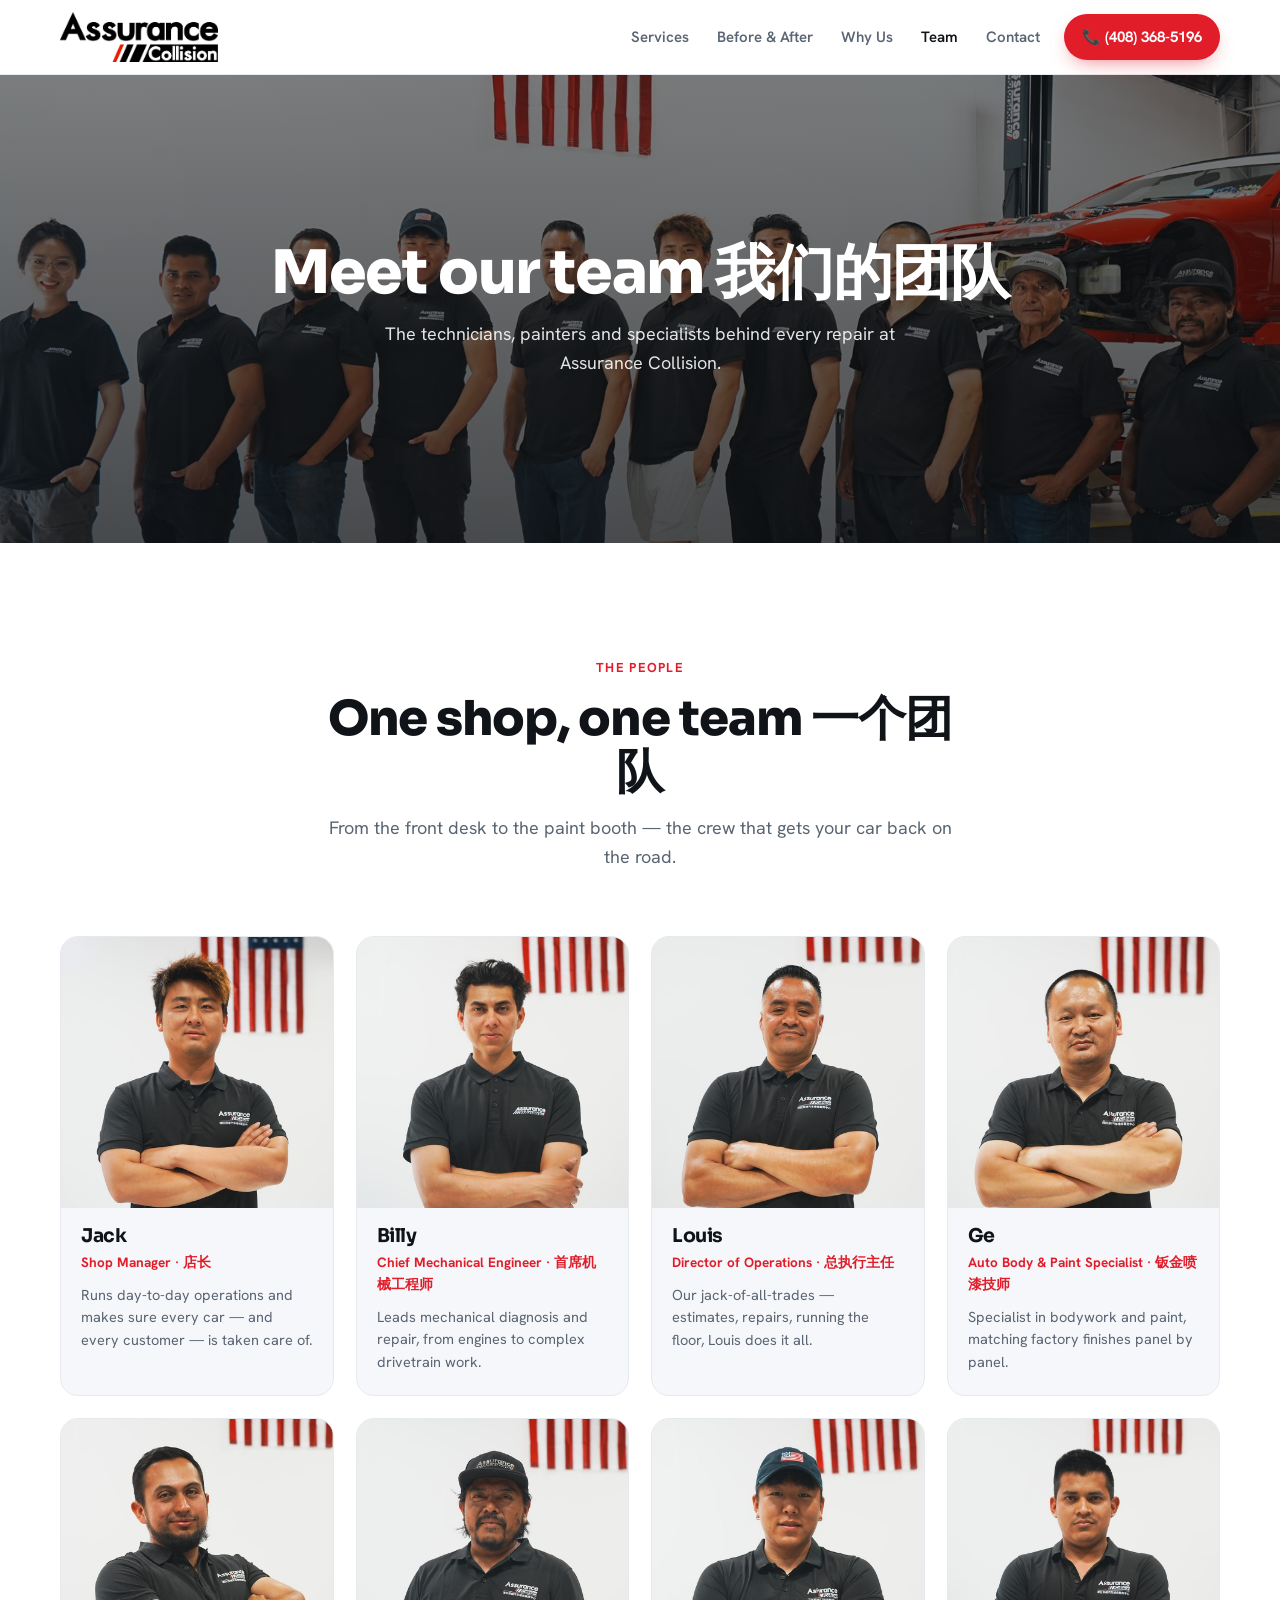
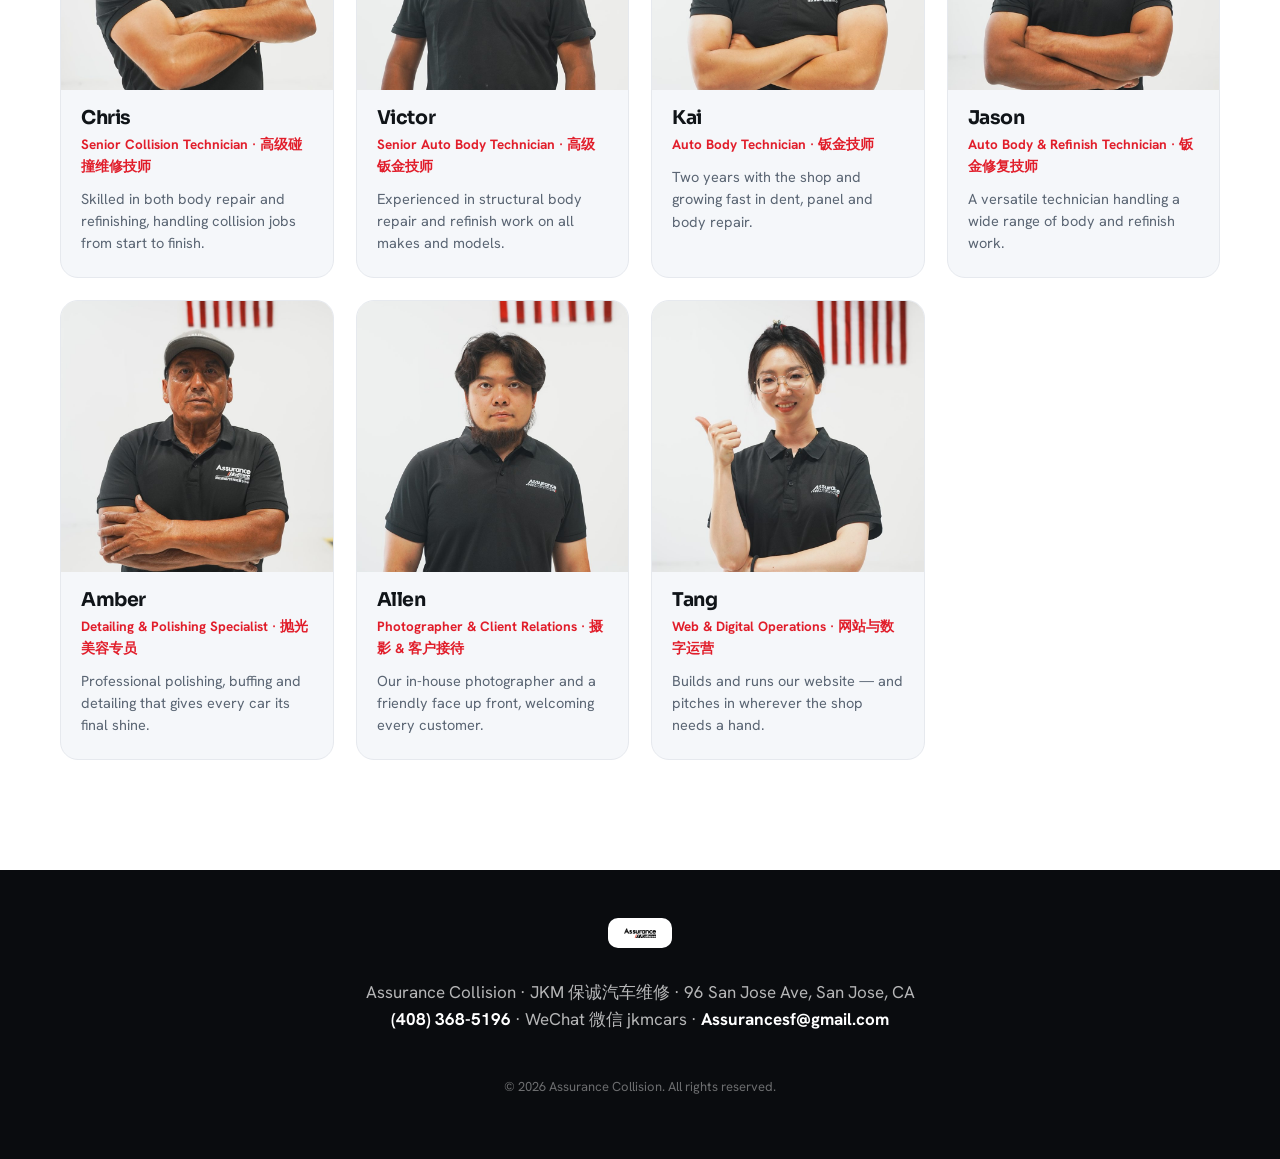
==== team.html @ 862d3d68 "Add team page (team.html): group banner + 11 member profiles; nav link; compressed team photos Co-Au" ====
<!DOCTYPE html>
<html lang="en">
<head>
<meta charset="UTF-8" />
<meta name="viewport" content="width=device-width, initial-scale=1.0" />
<title>Our Team · Assurance Collision 保诚汽车维修</title>
<meta name="description" content="Meet the Assurance Collision (JKM 保诚汽车维修) team — the technicians, painters and specialists who restore your vehicle in San Jose, CA." />
<link rel="preconnect" href="https://fonts.googleapis.com" />
<link rel="preconnect" href="https://fonts.gstatic.com" crossorigin />
<link href="https://fonts.googleapis.com/css2?family=Sora:wght@500;600;700;800&family=Hanken+Grotesk:wght@400;500;600;700&display=swap" rel="stylesheet" />
<link rel="stylesheet" href="styles.css" />
</head>
<body>

<nav id="nav">
  <div class="wrap nav-in">
    <a href="index.html" class="brand"><img class="logo-img" src="images/logo.png" alt="Assurance Collision" /></a>
    <div class="nav-links">
      <a href="index.html#services">Services</a>
      <a href="index.html#work">Before &amp; After</a>
      <a href="index.html#why">Why Us</a>
      <a href="team.html" class="active">Team</a>
      <a href="index.html#contact">Contact</a>
    </div>
    <a class="nav-cta" href="tel:+14083685196">📞 (408) 368-5196</a>
  </div>
</nav>

<header class="page-banner">
  <img src="images/team/team-group.jpg" alt="The Assurance Collision team at our San Jose shop" />
  <div class="ov"></div>
  <div class="wrap inner">
    <h1>Meet our team 我们的团队</h1>
    <p>The technicians, painters and specialists behind every repair at Assurance Collision.</p>
  </div>
</header>

<section id="team">
  <div class="wrap">
    <div class="sec-head">
      <div class="tag">The people</div>
      <h2 class="sec-title">One shop, one team 一个团队</h2>
      <p class="sec-note">From the front desk to the paint booth — the crew that gets your car back on the road.</p>
    </div>

    <div class="team-grid">
      <div class="member">
        <img src="images/team/jack.jpg" alt="Jack — Shop Manager" />
        <div class="m-body"><h3>Jack</h3><div class="role">Shop Manager · 店长</div><p>Runs day-to-day operations and makes sure every car — and every customer — is taken care of.</p></div>
      </div>
      <div class="member">
        <img src="images/team/billy.jpg" alt="Billy — Chief Mechanical Engineer" />
        <div class="m-body"><h3>Billy</h3><div class="role">Chief Mechanical Engineer · 首席机械工程师</div><p>Leads mechanical diagnosis and repair, from engines to complex drivetrain work.</p></div>
      </div>
      <div class="member">
        <img src="images/team/louis.jpg" alt="Louis — Director of Operations" />
        <div class="m-body"><h3>Louis</h3><div class="role">Director of Operations · 总执行主任</div><p>Our jack-of-all-trades — estimates, repairs, running the floor, Louis does it all.</p></div>
      </div>
      <div class="member">
        <img src="images/team/ge.jpg" alt="Ge — Auto Body &amp; Paint Specialist" />
        <div class="m-body"><h3>Ge</h3><div class="role">Auto Body &amp; Paint Specialist · 钣金喷漆技师</div><p>Specialist in bodywork and paint, matching factory finishes panel by panel.</p></div>
      </div>
      <div class="member">
        <img src="images/team/chris.jpg" alt="Chris — Senior Collision Technician" />
        <div class="m-body"><h3>Chris</h3><div class="role">Senior Collision Technician · 高级碰撞维修技师</div><p>Skilled in both body repair and refinishing, handling collision jobs from start to finish.</p></div>
      </div>
      <div class="member">
        <img src="images/team/victor.jpg" alt="Victor — Senior Auto Body Technician" />
        <div class="m-body"><h3>Victor</h3><div class="role">Senior Auto Body Technician · 高级钣金技师</div><p>Experienced in structural body repair and refinish work on all makes and models.</p></div>
      </div>
      <div class="member">
        <img src="images/team/kai.jpg" alt="Kai — Auto Body Technician" />
        <div class="m-body"><h3>Kai</h3><div class="role">Auto Body Technician · 钣金技师</div><p>Two years with the shop and growing fast in dent, panel and body repair.</p></div>
      </div>
      <div class="member">
        <img src="images/team/jason.jpg" alt="Jason — Auto Body &amp; Refinish Technician" />
        <div class="m-body"><h3>Jason</h3><div class="role">Auto Body &amp; Refinish Technician · 钣金修复技师</div><p>A versatile technician handling a wide range of body and refinish work.</p></div>
      </div>
      <div class="member">
        <img src="images/team/amber.jpg" alt="Amber — Detailing &amp; Polishing Specialist" />
        <div class="m-body"><h3>Amber</h3><div class="role">Detailing &amp; Polishing Specialist · 抛光美容专员</div><p>Professional polishing, buffing and detailing that gives every car its final shine.</p></div>
      </div>
      <div class="member">
        <img src="images/team/allen.jpg" alt="Allen — Photographer &amp; Client Relations" />
        <div class="m-body"><h3>Allen</h3><div class="role">Photographer &amp; Client Relations · 摄影 &amp; 客户接待</div><p>Our in-house photographer and a friendly face up front, welcoming every customer.</p></div>
      </div>
      <div class="member">
        <img src="images/team/tang.jpg" alt="Tang — Web &amp; Digital Operations" />
        <div class="m-body"><h3>Tang</h3><div class="role">Web &amp; Digital Operations · 网站与数字运营</div><p>Builds and runs our website — and pitches in wherever the shop needs a hand.</p></div>
      </div>
    </div>
  </div>
</section>

<footer>
  <div class="wrap foot-in">
    <img class="logo-img foot-logo" src="images/logo.png" alt="Assurance Collision" />
    <p>Assurance Collision · JKM 保诚汽车维修 · 96 San Jose Ave, San Jose, CA<br /><a href="tel:+14083685196">(408) 368-5196</a> · WeChat 微信 jkmcars · <a href="mailto:Assurancesf@gmail.com">Assurancesf@gmail.com</a></p>
    <p class="copy">© 2026 Assurance Collision. All rights reserved.</p>
  </div>
</footer>

<script>
// 滚动渐入（同首页）：团队卡片滚到视口时淡入上滑，来回滚都会重演
(function(){
  var els = document.querySelectorAll('.sec-head, .member');
  if (!els.length) return;
  if (!('IntersectionObserver' in window)) { els.forEach(function(el){ el.classList.add('in'); }); return; }
  els.forEach(function(el){ el.classList.add('reveal'); });
  document.querySelectorAll('.team-grid').forEach(function(container){
    Array.prototype.slice.call(container.children).forEach(function(child, idx){
      if (child.classList.contains('reveal')) child.style.transitionDelay = ((idx % 4) * 70) + 'ms';
    });
  });
  var io = new IntersectionObserver(function(entries){
    entries.forEach(function(e){
      if (e.isIntersecting){ e.target.classList.add('in'); }
      else { e.target.classList.remove('in'); }
    });
  }, { threshold: 0.12, rootMargin: '0px 0px -8% 0px' });
  els.forEach(function(el){ io.observe(el); });
})();
</script>

</body>
</html>
---- styles.css ----
:root{
  --ink:#101418;
  --muted:#5a6573;
  --line:#e6e9ee;
  --bg:#ffffff;
  --soft:#f5f7fa;
  --red:#e11d2a;
  --red-d:#b9121d;
  --shadow:0 24px 60px -28px rgba(16,20,24,.30);
  --radius:18px;
}

*{box-sizing:border-box}
html{scroll-behavior:smooth}
body{
  margin:0;color:var(--ink);background:var(--bg);
  font-family:"Hanken Grotesk",system-ui,-apple-system,Segoe UI,Roboto,"PingFang SC","Microsoft YaHei",sans-serif;
  font-size:17px;line-height:1.6;-webkit-font-smoothing:antialiased;
}
h1,h2,h3,h4{font-family:"Sora",system-ui,sans-serif;line-height:1.1;letter-spacing:-.02em;margin:0}
a{color:inherit;text-decoration:none}
img{max-width:100%}
.wrap{width:min(1160px,92vw);margin:0 auto}

/* ---------- NAV ---------- */
#nav{position:sticky;top:0;z-index:50;background:rgba(255,255,255,.86);backdrop-filter:blur(12px);border-bottom:1px solid var(--line)}
.nav-in{display:flex;align-items:center;gap:24px;height:74px}
.logo-img{height:50px;width:auto;display:block}
.nav-links{display:flex;gap:28px;margin-left:auto;font-weight:600;font-size:15px}
.nav-links a{color:var(--muted);transition:color .15s}
.nav-links a:hover{color:var(--ink)}
.nav-cta{background:var(--red);color:#fff;padding:11px 18px;border-radius:999px;font-weight:700;font-size:15px;white-space:nowrap;box-shadow:0 8px 20px -8px rgba(225,29,42,.6);transition:transform .15s,background .15s}
.nav-cta:hover{background:var(--red-d);transform:translateY(-1px)}
@media(max-width:780px){.nav-links{display:none}.nav-in{gap:12px}}

/* ---------- BUTTONS ---------- */
.btn{display:inline-flex;align-items:center;justify-content:center;gap:8px;padding:15px 26px;border-radius:999px;font-weight:700;font-size:16px;cursor:pointer;transition:transform .15s,background .15s,box-shadow .15s;border:2px solid transparent}
.btn.primary{background:var(--red);color:#fff;box-shadow:0 14px 30px -12px rgba(225,29,42,.65)}
.btn.primary:hover{background:var(--red-d);transform:translateY(-2px)}
.btn.ghost{background:transparent;border-color:rgba(255,255,255,.55);color:#fff}
.btn.ghost:hover{background:#fff;color:var(--ink);border-color:#fff}
.btn.white{background:#fff;color:var(--ink)}
.btn.white:hover{background:#eceff3;transform:translateY(-2px)}
.btn.full{width:100%;margin-top:8px}

/* ---------- HERO ---------- */
.hero-bg{position:relative;min-height:clamp(620px,92vh,860px);display:flex;align-items:center;overflow:hidden}
.hero-slides{position:absolute;inset:0;z-index:0}
.hero-slide{position:absolute;inset:0;background-size:cover;background-position:center 42%;opacity:0;transition:opacity 1.4s ease-in-out}
.hero-slide.is-active{opacity:1}
.hero-overlay{position:absolute;inset:0;z-index:1;background:
  linear-gradient(180deg,rgba(8,11,15,.55) 0%,rgba(8,11,15,.35) 40%,rgba(8,11,15,.78) 100%),
  radial-gradient(120% 80% at 20% 30%,rgba(8,11,15,.45),transparent 60%)}
.hero-inner{position:relative;z-index:2;max-width:760px;padding:60px 0;color:#fff}
.eyebrow{display:inline-flex;align-items:center;gap:9px;background:rgba(255,255,255,.13);border:1px solid rgba(255,255,255,.28);backdrop-filter:blur(6px);padding:8px 15px;border-radius:999px;font-size:12.5px;font-weight:700;letter-spacing:.08em;color:rgba(255,255,255,.92)}
.pulse{width:8px;height:8px;border-radius:50%;background:var(--red);box-shadow:0 0 0 0 rgba(225,29,42,.7);animation:pulse 2s infinite}
@keyframes pulse{0%{box-shadow:0 0 0 0 rgba(225,29,42,.7)}70%{box-shadow:0 0 0 10px rgba(225,29,42,0)}100%{box-shadow:0 0 0 0 rgba(225,29,42,0)}}
.hero-inner h1{font-size:clamp(30px,7.5vw,76px);font-weight:800;margin:22px 0 0;color:#fff;white-space:nowrap}
.hero-inner .grad{background:linear-gradient(90deg,#ff5a64,#ffe3e5 70%,#ffffff);-webkit-background-clip:text;background-clip:text;color:transparent}
.hero-inner .lead{font-size:clamp(17px,2vw,20px);color:rgba(255,255,255,.9);max-width:56ch;margin:22px 0 0}
.hero-cta{display:flex;gap:14px;margin-top:34px;flex-wrap:wrap}
.scroll-cue{display:inline-block;margin-top:42px;font-size:12px;font-weight:700;letter-spacing:.18em;color:rgba(255,255,255,.75)}
.scroll-cue::after{content:"";display:block;width:1px;height:34px;margin:10px auto 0;background:linear-gradient(rgba(255,255,255,.8),transparent);animation:cue 1.8s infinite}
@keyframes cue{0%{opacity:0;transform:translateY(-8px)}50%{opacity:1}100%{opacity:0;transform:translateY(8px)}}

/* ---------- TRUST STRIP ---------- */
.strip{background:var(--ink);color:#fff}
.strip-in{display:grid;grid-template-columns:repeat(4,1fr);gap:8px;padding:26px 0}
.stat{text-align:center;padding:6px 10px}
.stat b{display:block;font-family:"Sora";font-size:20px}
.stat span{font-size:13px;color:rgba(255,255,255,.6)}
@media(max-width:780px){.strip-in{grid-template-columns:repeat(2,1fr);gap:16px}}

/* ---------- SECTION SHELL ---------- */
section{padding:clamp(64px,9vw,110px) 0}
.sec-head{max-width:640px;margin:0 auto clamp(40px,6vw,64px);text-align:center}
.tag{display:inline-block;font-size:13px;font-weight:700;letter-spacing:.1em;text-transform:uppercase;color:var(--red);margin-bottom:14px}
.tag.light{color:#ff8a91}
.sec-title{font-size:clamp(30px,4.5vw,48px);font-weight:800}
.sec-title.light{color:#fff}
.sec-note{color:var(--muted);font-size:18px;margin-top:16px}
.sec-note.light{color:rgba(255,255,255,.72)}

/* ---------- SERVICES GRID ---------- */
.grid{display:grid;grid-template-columns:repeat(3,1fr);gap:20px}
.card{background:var(--soft);border:1px solid var(--line);border-radius:var(--radius);padding:30px 26px;transition:transform .18s,box-shadow .18s,border-color .18s}
.card:hover{transform:translateY(-4px);box-shadow:var(--shadow);border-color:#d6dbe2}
.card .ic{font-size:30px;line-height:1}
.card h4{font-size:19px;margin:16px 0 8px;font-weight:700}
.card p{margin:0;color:var(--muted);font-size:15.5px}
@media(max-width:880px){.grid{grid-template-columns:repeat(2,1fr)}}
@media(max-width:560px){.grid{grid-template-columns:1fr}}

/* ---------- BEFORE / AFTER ---------- */
.work{background:var(--soft)}
.ba{display:grid;grid-template-columns:1fr 1fr;gap:24px}
.ba-item{margin:0;position:relative;border-radius:var(--radius);overflow:hidden;box-shadow:var(--shadow);background:#000}
.ba-item img{display:block;width:100%;height:100%;object-fit:cover;aspect-ratio:3/4}
.ba-item figcaption{position:absolute;top:16px;left:16px}
.badge{display:inline-block;padding:7px 16px;border-radius:999px;font-weight:800;font-size:14px;color:#fff;box-shadow:0 8px 20px -8px rgba(0,0,0,.5)}
.badge.before{background:var(--red)}
.badge.after{background:#16a34a}
@media(max-width:680px){.ba{grid-template-columns:1fr}}

/* ---------- WHY ---------- */
.why-in{display:grid;grid-template-columns:1.1fr .9fr;gap:48px;align-items:center}
.why .sec-title{text-align:left}
.ticks{list-style:none;padding:0;margin:24px 0 32px;display:grid;gap:14px}
.ticks li{position:relative;padding-left:34px;font-weight:500}
.ticks li::before{content:"✓";position:absolute;left:0;top:-1px;width:22px;height:22px;border-radius:50%;background:var(--red);color:#fff;font-size:13px;font-weight:800;display:grid;place-items:center}
.why-card{background:linear-gradient(160deg,#16191d,#22262c);color:#fff;border-radius:24px;padding:40px 36px;box-shadow:var(--shadow);position:relative}
.qmark{font-family:"Sora";font-size:80px;line-height:.6;color:var(--red);height:40px}
.why-card p{font-size:20px;font-weight:500;margin:0 0 22px}
.why-card .who b{display:block}
.why-card .who span{color:rgba(255,255,255,.55);font-size:14px}
@media(max-width:820px){.why-in{grid-template-columns:1fr;gap:32px}}

/* ---------- CONTACT ---------- */
.contact{background:var(--ink)}
.contact-in{display:grid;grid-template-columns:1.1fr .9fr;gap:48px;align-items:center}
.contact .sec-head{margin:0}
.contact-card{background:#fff;border-radius:var(--radius);padding:14px 24px 24px;box-shadow:var(--shadow)}
.contact-row{display:flex;justify-content:space-between;align-items:center;gap:16px;padding:18px 0;border-bottom:1px solid var(--line)}
.contact-row span{color:var(--muted);font-size:14px}
.contact-row b{font-family:"Sora";font-size:18px;text-align:right;overflow-wrap:anywhere}
a.contact-row b{color:var(--red)}
@media(max-width:820px){.contact-in{grid-template-columns:1fr;gap:28px}}

/* ---------- FOOTER ---------- */
footer{background:#0a0c0f;color:rgba(255,255,255,.7);padding:48px 0;text-align:center}
.foot-in{display:grid;gap:14px;justify-items:center}
.foot-logo{height:30px;background:#fff;padding:10px 16px;border-radius:10px}
footer a{color:#fff;font-weight:700}
.copy{font-size:13px;color:rgba(255,255,255,.4)}

/* ---------- TEAM PAGE 团队页 ---------- */
.nav-links a.active{color:var(--ink)}
.page-banner{position:relative;min-height:clamp(340px,52vh,520px);display:flex;align-items:center;justify-content:center;overflow:hidden;text-align:center}
.page-banner img{position:absolute;inset:0;width:100%;height:100%;object-fit:cover;object-position:center 30%;z-index:0}
.page-banner .ov{position:absolute;inset:0;z-index:1;background:linear-gradient(rgba(8,11,15,.5),rgba(8,11,15,.72))}
.page-banner .inner{position:relative;z-index:2;color:#fff;padding:48px 0}
.page-banner h1{font-size:clamp(34px,5.5vw,60px);color:#fff;font-weight:800}
.page-banner p{color:rgba(255,255,255,.88);margin:14px auto 0;font-size:18px;max-width:52ch}

.team-grid{display:grid;grid-template-columns:repeat(4,1fr);gap:22px}
@media(max-width:980px){.team-grid{grid-template-columns:repeat(3,1fr)}}
@media(max-width:720px){.team-grid{grid-template-columns:repeat(2,1fr)}}
@media(max-width:440px){.team-grid{grid-template-columns:1fr}}
.member{background:var(--soft);border:1px solid var(--line);border-radius:var(--radius);overflow:hidden;transition:transform .18s,box-shadow .18s,border-color .18s}
.member:hover{transform:translateY(-4px);box-shadow:var(--shadow);border-color:#d6dbe2}
.member img{display:block;width:100%;aspect-ratio:1/1;object-fit:cover;object-position:center top}
.member .m-body{padding:18px 20px 22px}
.member h3{font-size:19px;font-weight:700}
.member .role{color:var(--red);font-weight:700;font-size:13.5px;margin:5px 0 10px}
.member p{margin:0;color:var(--muted);font-size:14.5px;line-height:1.55}

/* ---------- SCROLL REVEAL 滚动渐入 ---------- */
.reveal{opacity:0;transform:translateY(26px);transition:opacity .7s cubic-bezier(.22,.61,.36,1),transform .7s cubic-bezier(.22,.61,.36,1)}
.reveal.in{opacity:1;transform:none}

@media(prefers-reduced-motion:reduce){
  .pulse,.scroll-cue::after{animation:none}
  .hero-slide{transition:none}
  .reveal{opacity:1;transform:none;transition:none}
}
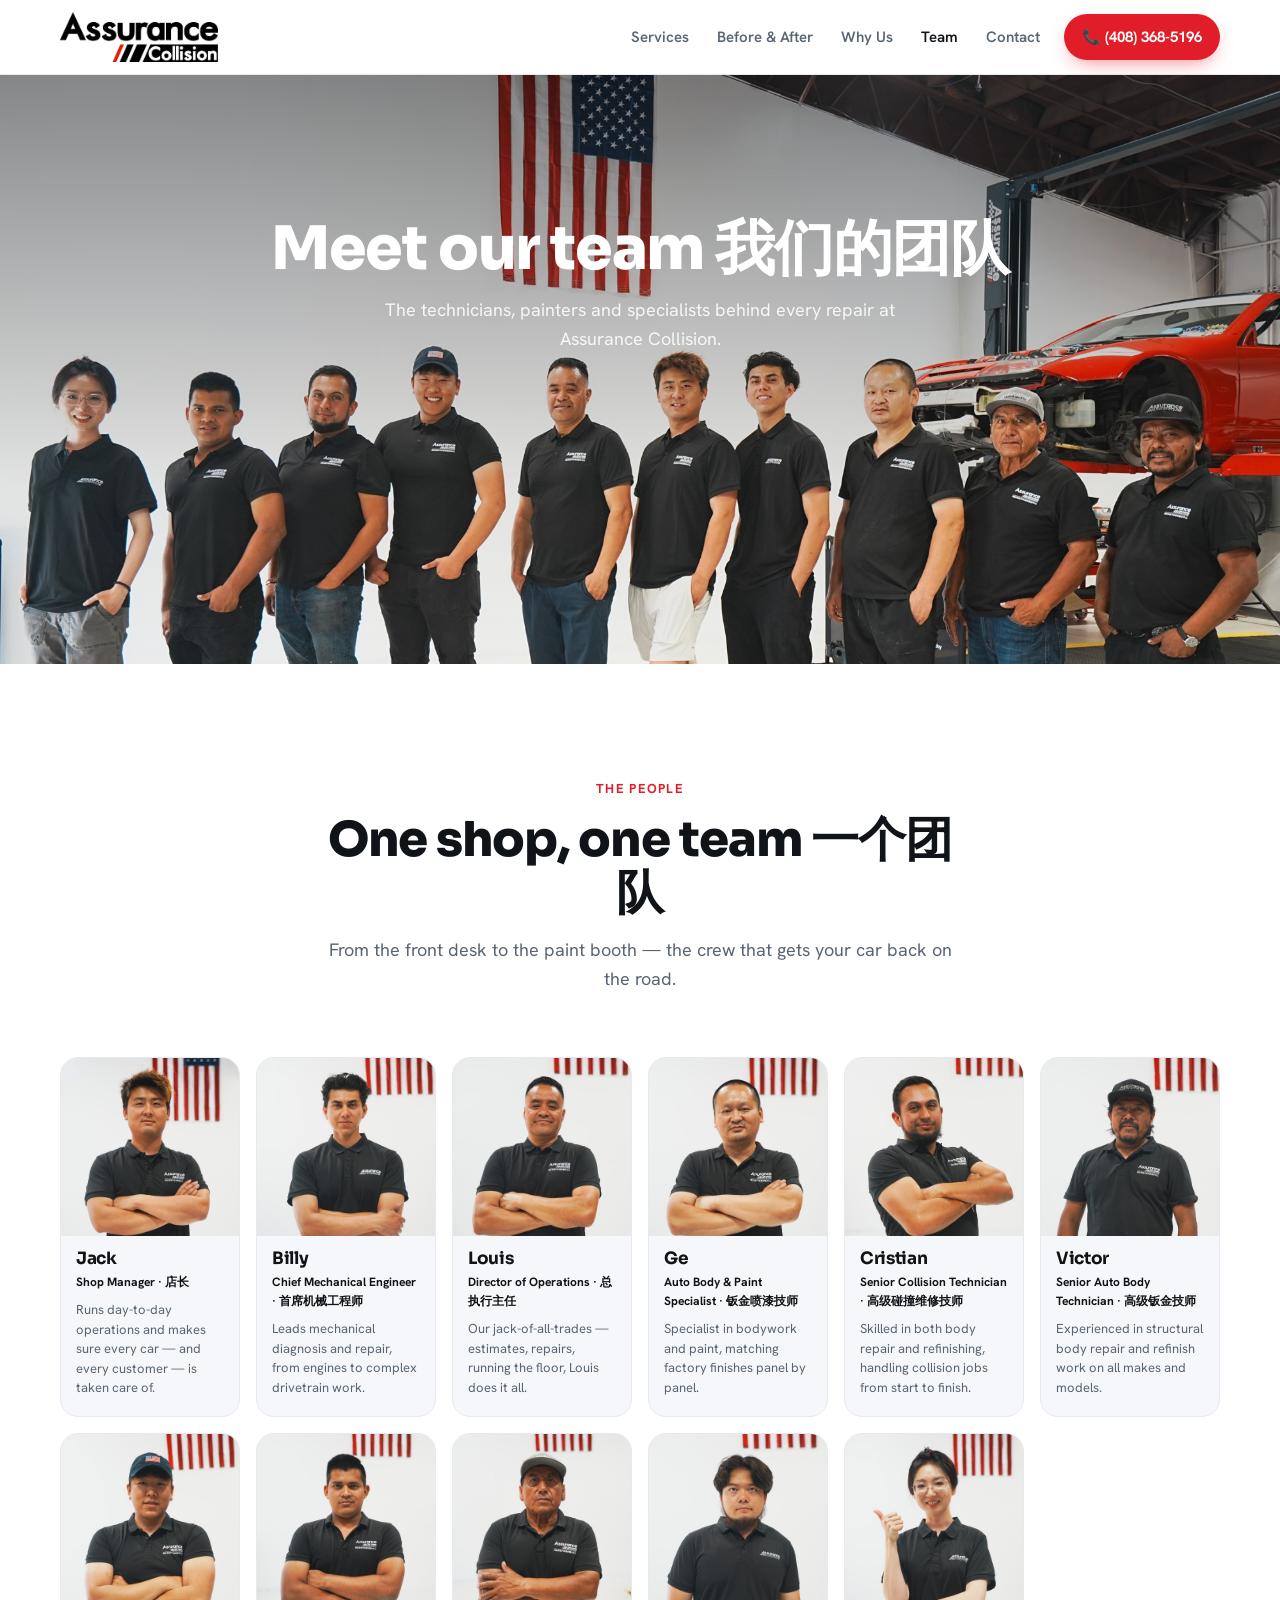
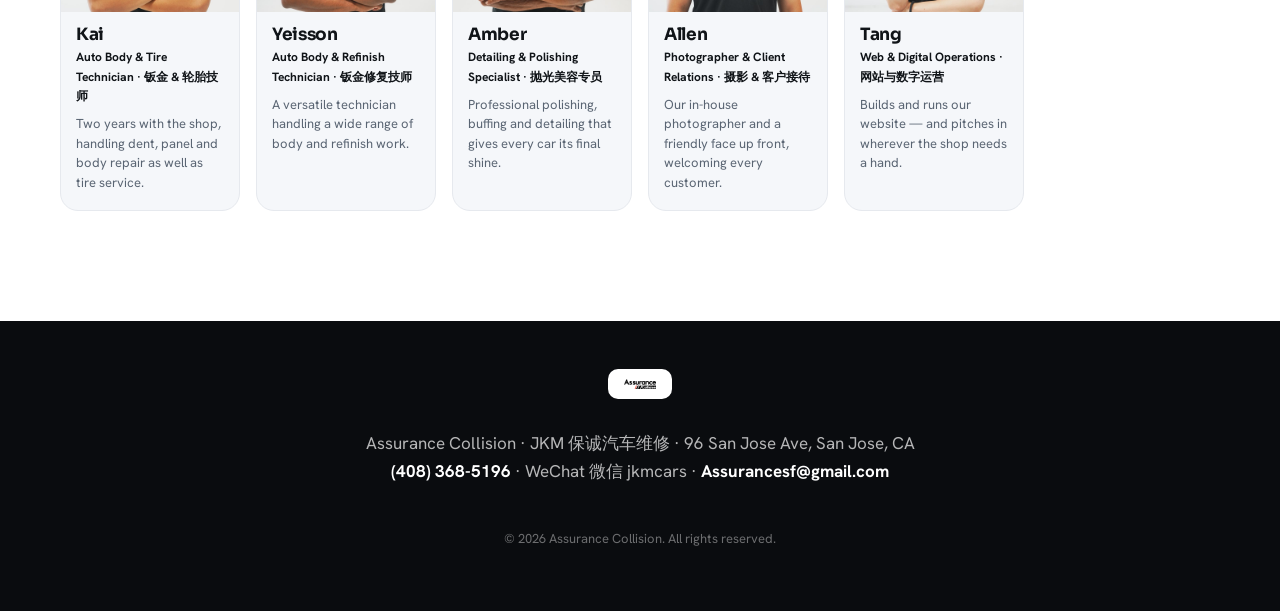
==== commit 1696c7b9: "Team: 6-per-row layout; rename Chris->Cristian, Jason->Yeisson; Kai adds tire service Co-Authored-By" ====
--- a/team.html
+++ b/team.html
@@ -61,20 +61,20 @@
         <div class="m-body"><h3>Ge</h3><div class="role">Auto Body &amp; Paint Specialist · 钣金喷漆技师</div><p>Specialist in bodywork and paint, matching factory finishes panel by panel.</p></div>
       </div>
       <div class="member">
-        <img src="images/team/chris.jpg" alt="Chris — Senior Collision Technician" />
-        <div class="m-body"><h3>Chris</h3><div class="role">Senior Collision Technician · 高级碰撞维修技师</div><p>Skilled in both body repair and refinishing, handling collision jobs from start to finish.</p></div>
+        <img src="images/team/chris.jpg" alt="Cristian — Senior Collision Technician" />
+        <div class="m-body"><h3>Cristian</h3><div class="role">Senior Collision Technician · 高级碰撞维修技师</div><p>Skilled in both body repair and refinishing, handling collision jobs from start to finish.</p></div>
       </div>
       <div class="member">
         <img src="images/team/victor.jpg" alt="Victor — Senior Auto Body Technician" />
         <div class="m-body"><h3>Victor</h3><div class="role">Senior Auto Body Technician · 高级钣金技师</div><p>Experienced in structural body repair and refinish work on all makes and models.</p></div>
       </div>
       <div class="member">
-        <img src="images/team/kai.jpg" alt="Kai — Auto Body Technician" />
-        <div class="m-body"><h3>Kai</h3><div class="role">Auto Body Technician · 钣金技师</div><p>Two years with the shop and growing fast in dent, panel and body repair.</p></div>
+        <img src="images/team/kai.jpg" alt="Kai — Auto Body &amp; Tire Technician" />
+        <div class="m-body"><h3>Kai</h3><div class="role">Auto Body &amp; Tire Technician · 钣金 &amp; 轮胎技师</div><p>Two years with the shop, handling dent, panel and body repair as well as tire service.</p></div>
       </div>
       <div class="member">
-        <img src="images/team/jason.jpg" alt="Jason — Auto Body &amp; Refinish Technician" />
-        <div class="m-body"><h3>Jason</h3><div class="role">Auto Body &amp; Refinish Technician · 钣金修复技师</div><p>A versatile technician handling a wide range of body and refinish work.</p></div>
+        <img src="images/team/jason.jpg" alt="Yeisson — Auto Body &amp; Refinish Technician" />
+        <div class="m-body"><h3>Yeisson</h3><div class="role">Auto Body &amp; Refinish Technician · 钣金修复技师</div><p>A versatile technician handling a wide range of body and refinish work.</p></div>
       </div>
       <div class="member">
         <img src="images/team/amber.jpg" alt="Amber — Detailing &amp; Polishing Specialist" />
@@ -109,7 +109,7 @@
   els.forEach(function(el){ el.classList.add('reveal'); });
   document.querySelectorAll('.team-grid').forEach(function(container){
     Array.prototype.slice.call(container.children).forEach(function(child, idx){
-      if (child.classList.contains('reveal')) child.style.transitionDelay = ((idx % 4) * 70) + 'ms';
+      if (child.classList.contains('reveal')) child.style.transitionDelay = ((idx % 6) * 60) + 'ms';
     });
   });
   var io = new IntersectionObserver(function(entries){
--- a/styles.css
+++ b/styles.css
@@ -135,24 +135,25 @@
 
 /* ---------- TEAM PAGE 团队页 ---------- */
 .nav-links a.active{color:var(--ink)}
-.page-banner{position:relative;min-height:clamp(340px,52vh,520px);display:flex;align-items:center;justify-content:center;overflow:hidden;text-align:center}
-.page-banner img{position:absolute;inset:0;width:100%;height:100%;object-fit:cover;object-position:center 30%;z-index:0}
-.page-banner .ov{position:absolute;inset:0;z-index:1;background:linear-gradient(rgba(8,11,15,.5),rgba(8,11,15,.72))}
-.page-banner .inner{position:relative;z-index:2;color:#fff;padding:48px 0}
+.page-banner{position:relative;overflow:hidden;text-align:center}
+.page-banner img{display:block;width:100%;height:auto;z-index:0}
+.page-banner .ov{position:absolute;inset:0;z-index:1;background:linear-gradient(rgba(8,11,15,.45) 0%,rgba(8,11,15,.22) 42%,rgba(8,11,15,.05) 70%,transparent 100%)}
+.page-banner .inner{position:absolute;top:24%;left:0;right:0;z-index:2;color:#fff}
+@media(max-width:640px){.page-banner .inner{top:15%}.page-banner p{font-size:15px}}
 .page-banner h1{font-size:clamp(34px,5.5vw,60px);color:#fff;font-weight:800}
 .page-banner p{color:rgba(255,255,255,.88);margin:14px auto 0;font-size:18px;max-width:52ch}
 
-.team-grid{display:grid;grid-template-columns:repeat(4,1fr);gap:22px}
-@media(max-width:980px){.team-grid{grid-template-columns:repeat(3,1fr)}}
-@media(max-width:720px){.team-grid{grid-template-columns:repeat(2,1fr)}}
-@media(max-width:440px){.team-grid{grid-template-columns:1fr}}
+.team-grid{display:grid;grid-template-columns:repeat(6,1fr);gap:16px}
+@media(max-width:1100px){.team-grid{grid-template-columns:repeat(4,1fr)}}
+@media(max-width:820px){.team-grid{grid-template-columns:repeat(3,1fr)}}
+@media(max-width:520px){.team-grid{grid-template-columns:repeat(2,1fr)}}
 .member{background:var(--soft);border:1px solid var(--line);border-radius:var(--radius);overflow:hidden;transition:transform .18s,box-shadow .18s,border-color .18s}
 .member:hover{transform:translateY(-4px);box-shadow:var(--shadow);border-color:#d6dbe2}
 .member img{display:block;width:100%;aspect-ratio:1/1;object-fit:cover;object-position:center top}
-.member .m-body{padding:18px 20px 22px}
-.member h3{font-size:19px;font-weight:700}
-.member .role{color:var(--red);font-weight:700;font-size:13.5px;margin:5px 0 10px}
-.member p{margin:0;color:var(--muted);font-size:14.5px;line-height:1.55}
+.member .m-body{padding:14px 15px 18px}
+.member h3{font-size:17px;font-weight:700}
+.member .role{color:var(--ink);font-weight:700;font-size:12px;margin:4px 0 8px}
+.member p{margin:0;color:var(--muted);font-size:13px;line-height:1.5}
 
 /* ---------- SCROLL REVEAL 滚动渐入 ---------- */
 .reveal{opacity:0;transform:translateY(26px);transition:opacity .7s cubic-bezier(.22,.61,.36,1),transform .7s cubic-bezier(.22,.61,.36,1)}
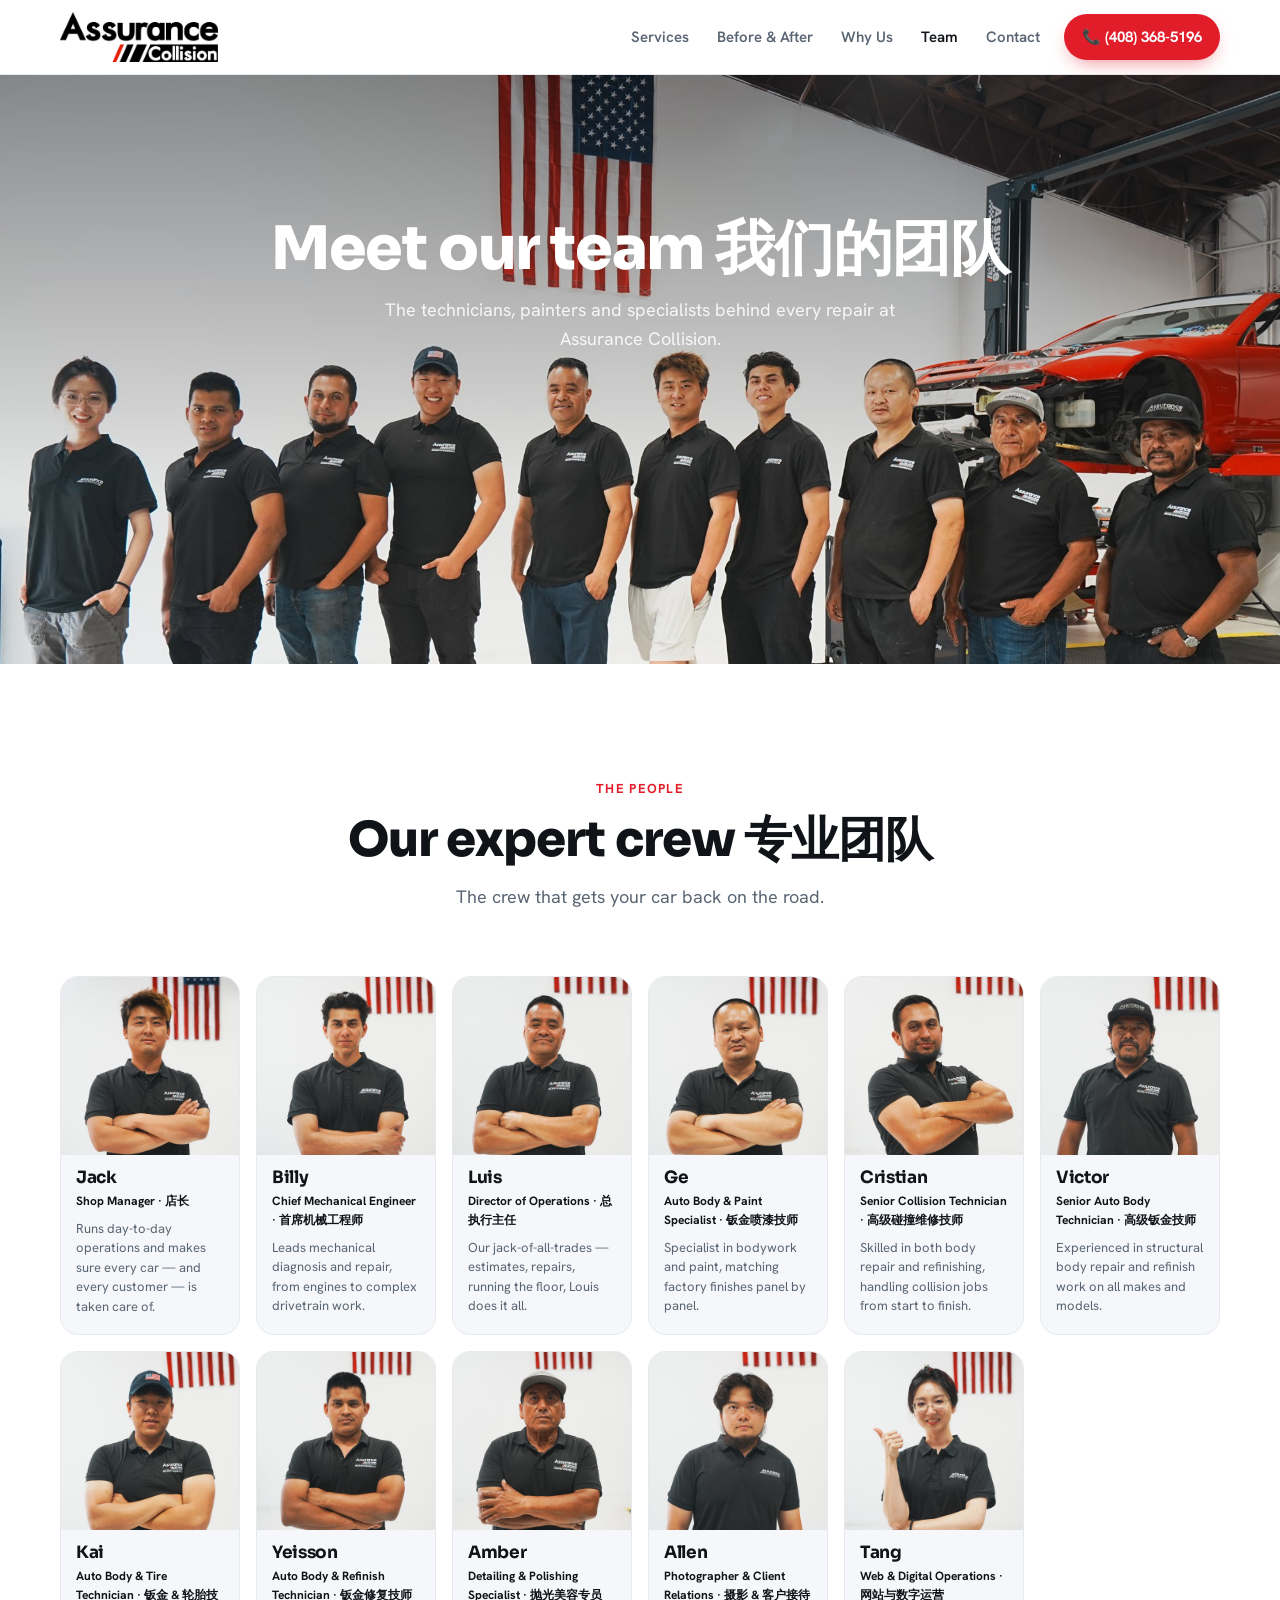
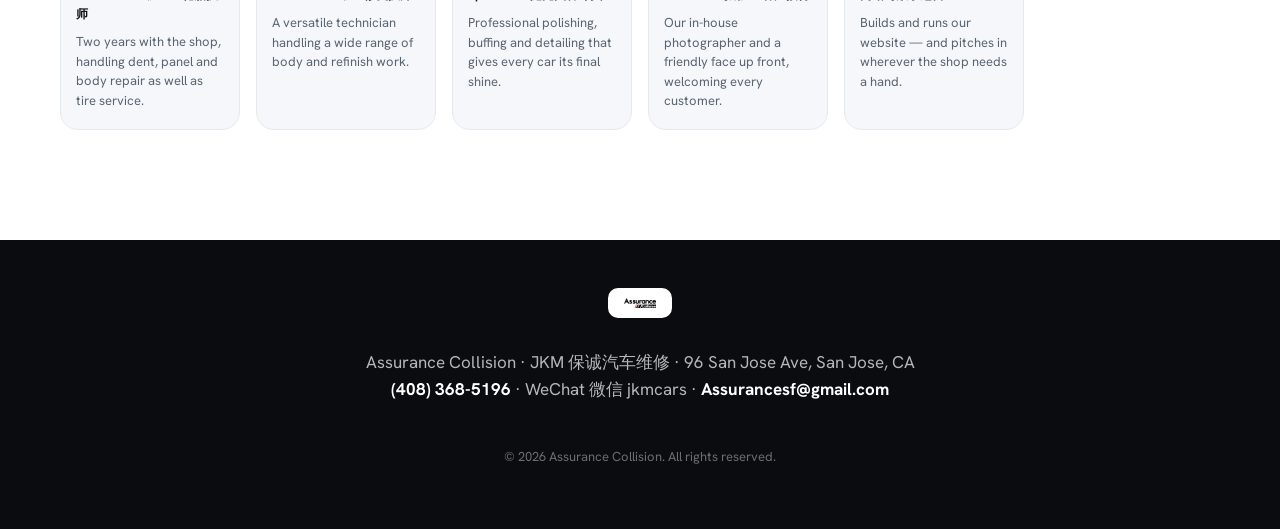
==== commit bb42dadf: "Rename Louis->Luis; new team section heading; mobile hamburger nav menu Co-Authored-By: Claude Opus " ====
--- a/team.html
+++ b/team.html
@@ -23,6 +23,7 @@
       <a href="index.html#contact">Contact</a>
     </div>
     <a class="nav-cta" href="tel:+14083685196">📞 (408) 368-5196</a>
+    <button class="nav-toggle" aria-label="Menu" aria-expanded="false">☰</button>
   </div>
 </nav>
 
@@ -39,8 +40,8 @@
   <div class="wrap">
     <div class="sec-head">
       <div class="tag">The people</div>
-      <h2 class="sec-title">One shop, one team 一个团队</h2>
-      <p class="sec-note">From the front desk to the paint booth — the crew that gets your car back on the road.</p>
+      <h2 class="sec-title">Our expert crew 专业团队</h2>
+      <p class="sec-note">The crew that gets your car back on the road.</p>
     </div>
 
     <div class="team-grid">
@@ -53,8 +54,8 @@
         <div class="m-body"><h3>Billy</h3><div class="role">Chief Mechanical Engineer · 首席机械工程师</div><p>Leads mechanical diagnosis and repair, from engines to complex drivetrain work.</p></div>
       </div>
       <div class="member">
-        <img src="images/team/louis.jpg" alt="Louis — Director of Operations" />
-        <div class="m-body"><h3>Louis</h3><div class="role">Director of Operations · 总执行主任</div><p>Our jack-of-all-trades — estimates, repairs, running the floor, Louis does it all.</p></div>
+        <img src="images/team/louis.jpg" alt="Luis — Director of Operations" />
+        <div class="m-body"><h3>Luis</h3><div class="role">Director of Operations · 总执行主任</div><p>Our jack-of-all-trades — estimates, repairs, running the floor, Louis does it all.</p></div>
       </div>
       <div class="member">
         <img src="images/team/ge.jpg" alt="Ge — Auto Body &amp; Paint Specialist" />
@@ -101,6 +102,25 @@
 </footer>
 
 <script>
+// 手机端汉堡菜单：点 ☰ 展开/收起导航；点链接后自动收起
+(function(){
+  var nav = document.getElementById('nav');
+  var tog = nav && nav.querySelector('.nav-toggle');
+  if (!tog) return;
+  tog.addEventListener('click', function(){
+    var open = nav.classList.toggle('open');
+    tog.setAttribute('aria-expanded', open ? 'true' : 'false');
+    tog.textContent = open ? '✕' : '☰';
+  });
+  nav.querySelectorAll('.nav-links a').forEach(function(a){
+    a.addEventListener('click', function(){
+      nav.classList.remove('open');
+      tog.setAttribute('aria-expanded', 'false');
+      tog.textContent = '☰';
+    });
+  });
+})();
+
 // 滚动渐入（同首页）：团队卡片滚到视口时淡入上滑，来回滚都会重演
 (function(){
   var els = document.querySelectorAll('.sec-head, .member');
--- a/styles.css
+++ b/styles.css
@@ -31,7 +31,18 @@
 .nav-links a:hover{color:var(--ink)}
 .nav-cta{background:var(--red);color:#fff;padding:11px 18px;border-radius:999px;font-weight:700;font-size:15px;white-space:nowrap;box-shadow:0 8px 20px -8px rgba(225,29,42,.6);transition:transform .15s,background .15s}
 .nav-cta:hover{background:var(--red-d);transform:translateY(-1px)}
-@media(max-width:780px){.nav-links{display:none}.nav-in{gap:12px}}
+.nav-toggle{display:none;background:none;border:0;font-size:26px;line-height:1;color:var(--ink);cursor:pointer;padding:4px 6px}
+@media(max-width:780px){
+  .nav-in{gap:12px}
+  .nav-toggle{display:block}
+  .nav-cta{margin-left:auto;font-size:14px;padding:9px 14px}
+  .nav-links{position:absolute;top:100%;left:0;right:0;flex-direction:column;gap:0;margin:0;
+    background:rgba(255,255,255,.98);backdrop-filter:blur(12px);border-bottom:1px solid var(--line);box-shadow:var(--shadow);
+    padding:6px 6vw 14px;opacity:0;transform:translateY(-10px);pointer-events:none;transition:opacity .2s,transform .2s}
+  #nav.open .nav-links{opacity:1;transform:none;pointer-events:auto}
+  .nav-links a{padding:14px 2px;font-size:17px;color:var(--ink);border-bottom:1px solid var(--line)}
+  .nav-links a:last-child{border-bottom:0}
+}
 
 /* ---------- BUTTONS ---------- */
 .btn{display:inline-flex;align-items:center;justify-content:center;gap:8px;padding:15px 26px;border-radius:999px;font-weight:700;font-size:16px;cursor:pointer;transition:transform .15s,background .15s,box-shadow .15s;border:2px solid transparent}
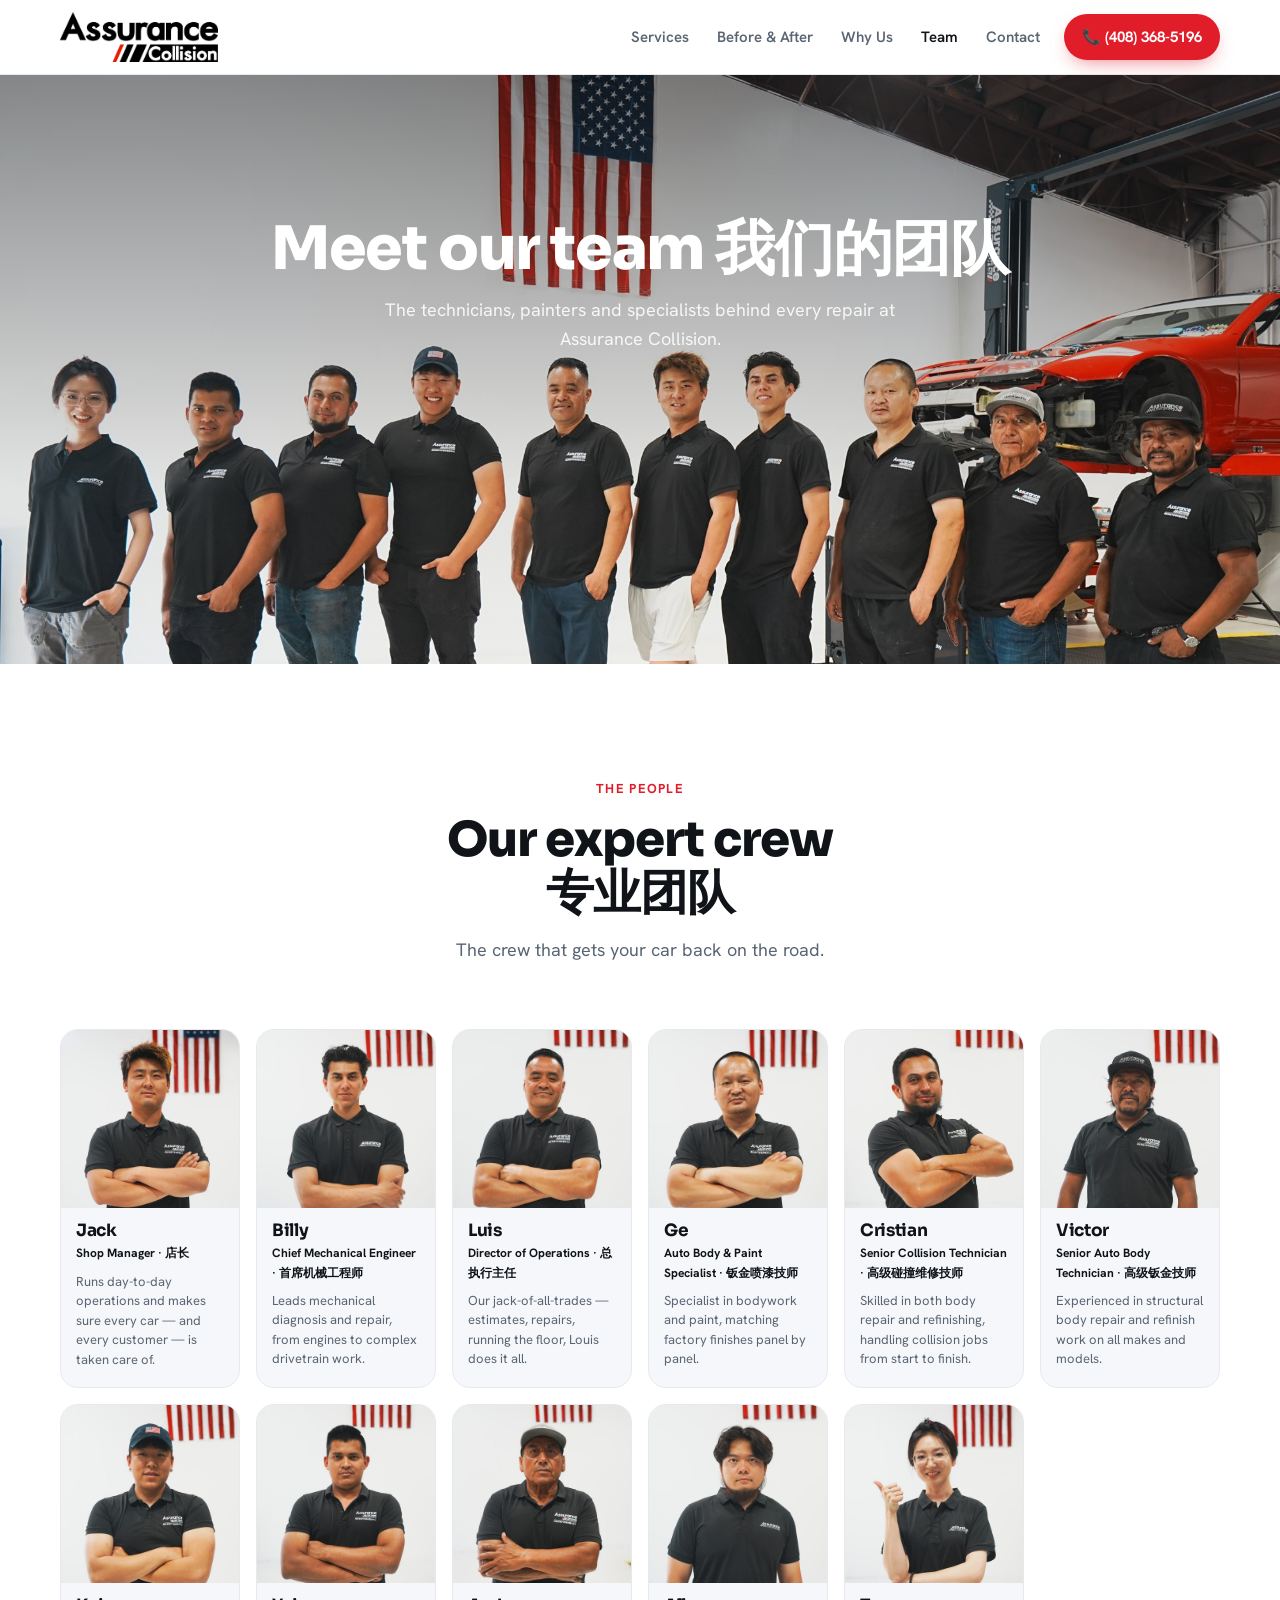
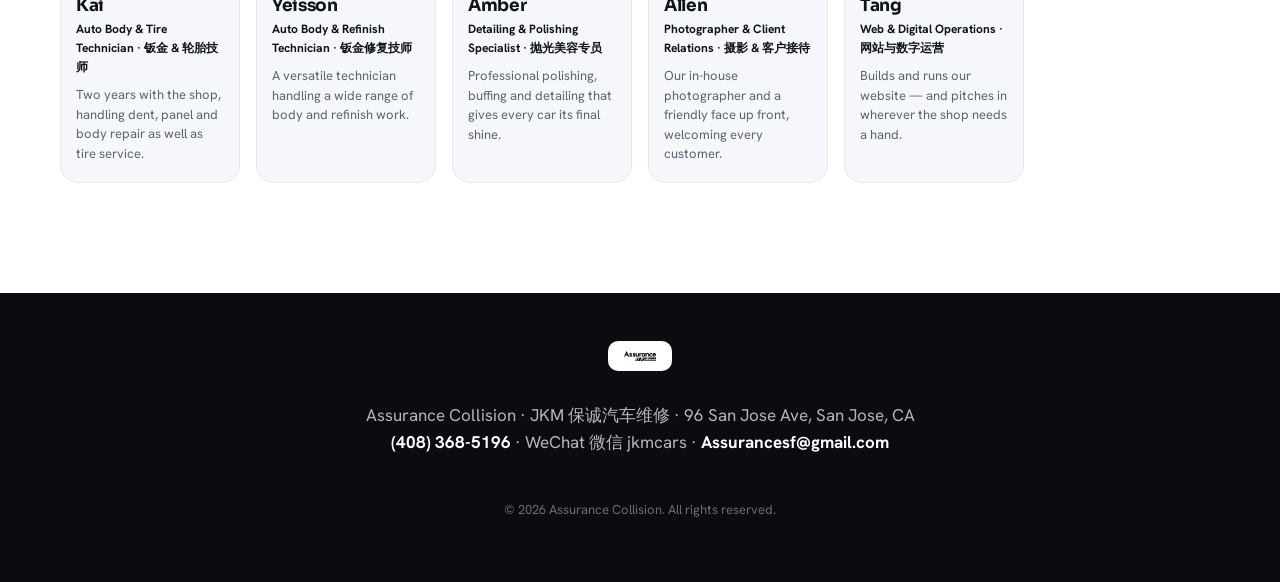
==== commit 0f1671ac: "Team heading: put Chinese on its own line Co-Authored-By: Claude Opus 4.8 <noreply@anthropic.com>" ====
--- a/team.html
+++ b/team.html
@@ -40,7 +40,7 @@
   <div class="wrap">
     <div class="sec-head">
       <div class="tag">The people</div>
-      <h2 class="sec-title">Our expert crew 专业团队</h2>
+      <h2 class="sec-title">Our expert crew<br />专业团队</h2>
       <p class="sec-note">The crew that gets your car back on the road.</p>
     </div>
 
--- a/styles.css
+++ b/styles.css
@@ -150,7 +150,7 @@
 .page-banner img{display:block;width:100%;height:auto;z-index:0}
 .page-banner .ov{position:absolute;inset:0;z-index:1;background:linear-gradient(rgba(8,11,15,.45) 0%,rgba(8,11,15,.22) 42%,rgba(8,11,15,.05) 70%,transparent 100%)}
 .page-banner .inner{position:absolute;top:24%;left:0;right:0;z-index:2;color:#fff}
-@media(max-width:640px){.page-banner .inner{top:15%}.page-banner p{font-size:15px}}
+@media(max-width:640px){.page-banner .inner{top:15%}.page-banner p{font-size:15px}.page-banner h1{font-size:clamp(15px,4.5vw,24px);white-space:nowrap}}
 .page-banner h1{font-size:clamp(34px,5.5vw,60px);color:#fff;font-weight:800}
 .page-banner p{color:rgba(255,255,255,.88);margin:14px auto 0;font-size:18px;max-width:52ch}
 
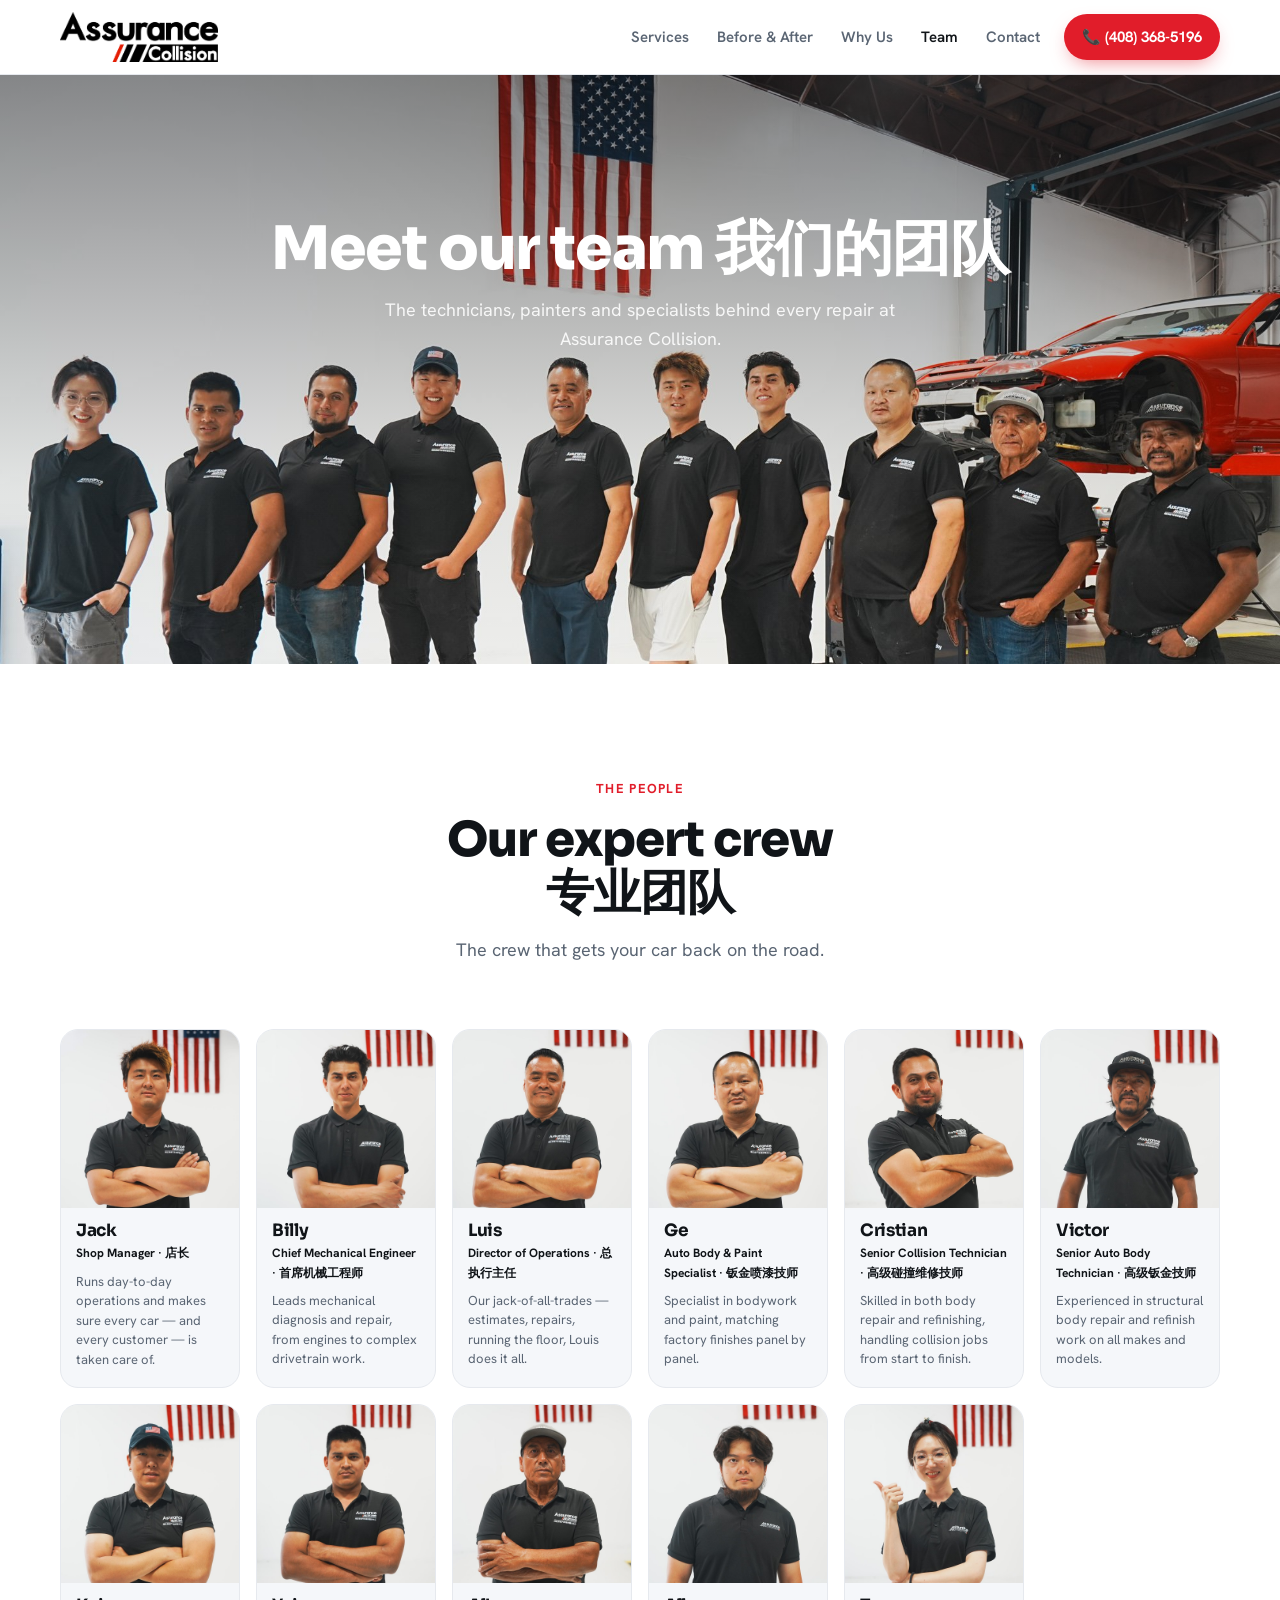
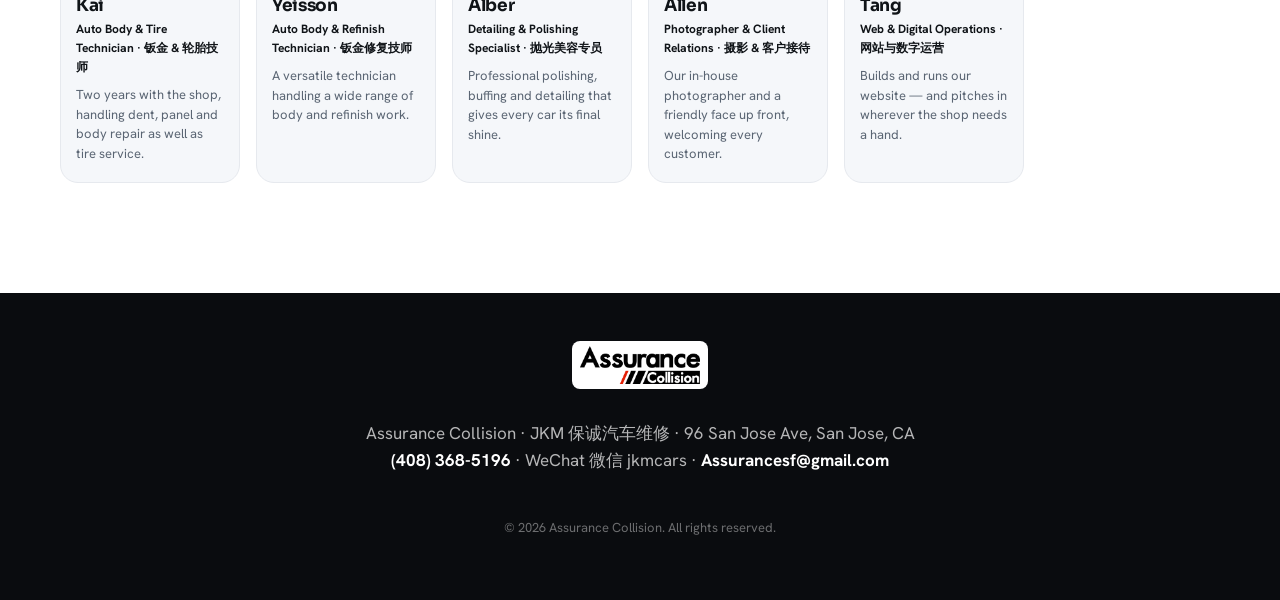
==== commit a189527a: "Team: rename Amber to Alber" ====
--- a/team.html
+++ b/team.html
@@ -31,7 +31,7 @@
   <img src="images/team/team-group.jpg" alt="The Assurance Collision team at our San Jose shop" />
   <div class="ov"></div>
   <div class="wrap inner">
-    <h1>Meet our team 我们的团队</h1>
+    <h1>Meet our team<span class="zh-only"> 我们的团队</span></h1>
     <p>The technicians, painters and specialists behind every repair at Assurance Collision.</p>
   </div>
 </header>
@@ -78,8 +78,8 @@
         <div class="m-body"><h3>Yeisson</h3><div class="role">Auto Body &amp; Refinish Technician · 钣金修复技师</div><p>A versatile technician handling a wide range of body and refinish work.</p></div>
       </div>
       <div class="member">
-        <img src="images/team/amber.jpg" alt="Amber — Detailing &amp; Polishing Specialist" />
-        <div class="m-body"><h3>Amber</h3><div class="role">Detailing &amp; Polishing Specialist · 抛光美容专员</div><p>Professional polishing, buffing and detailing that gives every car its final shine.</p></div>
+        <img src="images/team/amber.jpg" alt="Alber — Detailing &amp; Polishing Specialist" />
+        <div class="m-body"><h3>Alber</h3><div class="role">Detailing &amp; Polishing Specialist · 抛光美容专员</div><p>Professional polishing, buffing and detailing that gives every car its final shine.</p></div>
       </div>
       <div class="member">
         <img src="images/team/allen.jpg" alt="Allen — Photographer &amp; Client Relations" />
--- a/styles.css
+++ b/styles.css
@@ -140,7 +140,7 @@
 /* ---------- FOOTER ---------- */
 footer{background:#0a0c0f;color:rgba(255,255,255,.7);padding:48px 0;text-align:center}
 .foot-in{display:grid;gap:14px;justify-items:center}
-.foot-logo{height:30px;background:#fff;padding:10px 16px;border-radius:10px}
+.foot-logo{height:48px;background:#fff;padding:5px 8px;border-radius:8px}
 footer a{color:#fff;font-weight:700}
 .copy{font-size:13px;color:rgba(255,255,255,.4)}
 
@@ -150,7 +150,7 @@
 .page-banner img{display:block;width:100%;height:auto;z-index:0}
 .page-banner .ov{position:absolute;inset:0;z-index:1;background:linear-gradient(rgba(8,11,15,.45) 0%,rgba(8,11,15,.22) 42%,rgba(8,11,15,.05) 70%,transparent 100%)}
 .page-banner .inner{position:absolute;top:24%;left:0;right:0;z-index:2;color:#fff}
-@media(max-width:640px){.page-banner .inner{top:15%}.page-banner p{font-size:15px}.page-banner h1{font-size:clamp(15px,4.5vw,24px);white-space:nowrap}}
+@media(max-width:640px){.page-banner .inner{top:15%}.page-banner p{display:none}.page-banner h1{font-size:clamp(26px,7.5vw,40px);white-space:nowrap}.page-banner h1 .zh-only{display:none}}
 .page-banner h1{font-size:clamp(34px,5.5vw,60px);color:#fff;font-weight:800}
 .page-banner p{color:rgba(255,255,255,.88);margin:14px auto 0;font-size:18px;max-width:52ch}
 
